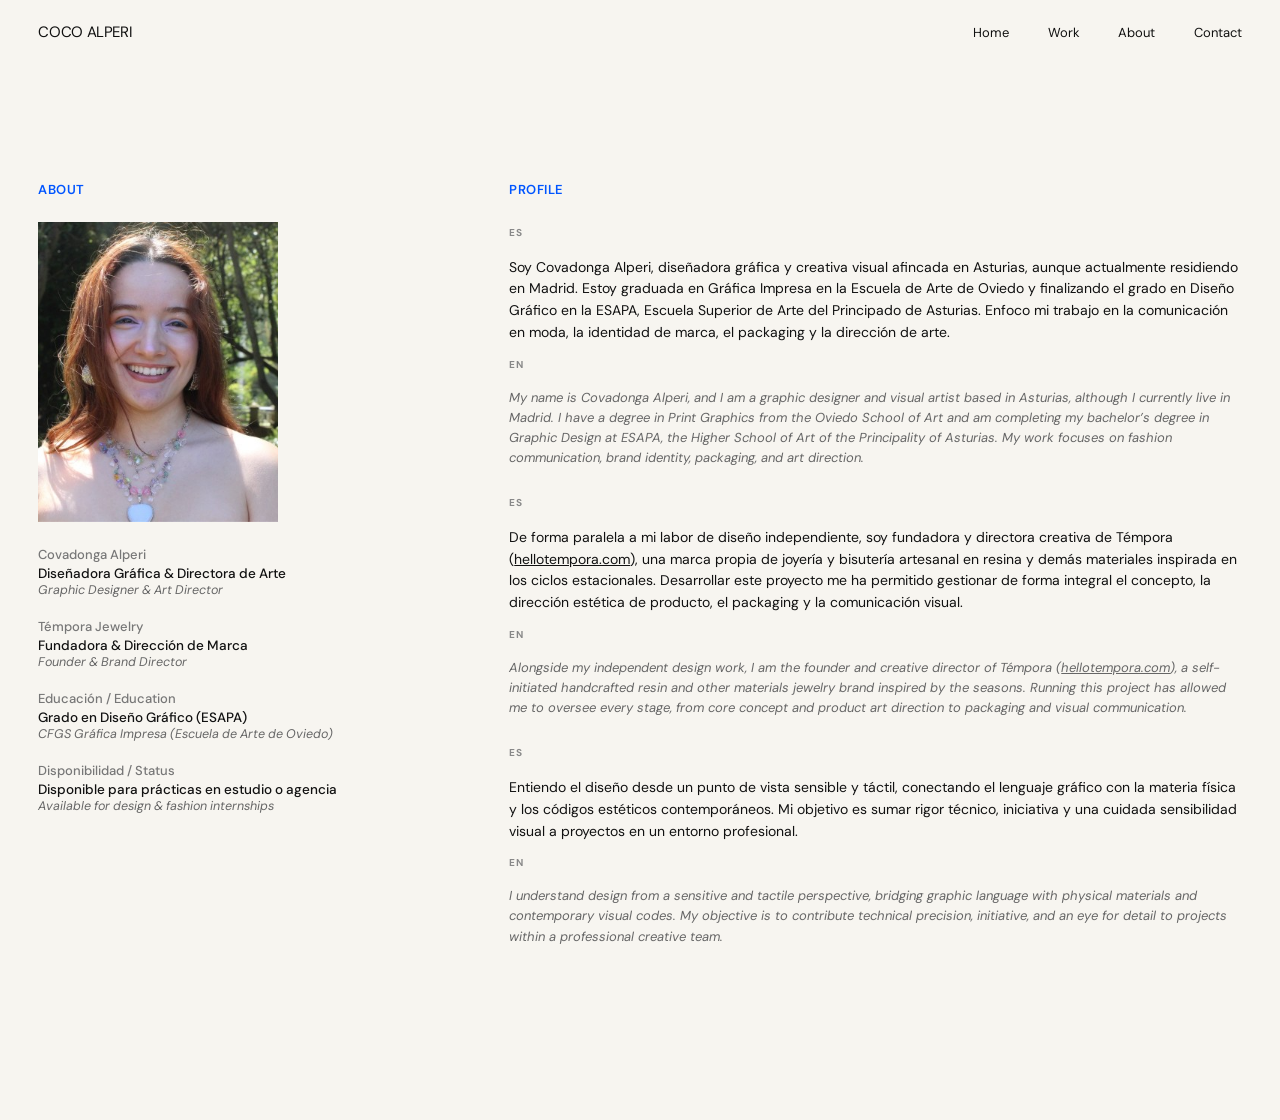
==== about.html @ 79e13f3b "Update about.html" ====
<!DOCTYPE html>
<html lang="es">
<head>
  <meta charset="UTF-8">
  <meta name="viewport" content="width=device-width, initial-scale=1.0">
  <title>COCO ALPERI — About</title>
  <link rel="preconnect" href="https://fonts.googleapis.com">
  <link rel="preconnect" href="https://fonts.gstatic.com" crossorigin>
  <link href="https://fonts.googleapis.com/css2?family=DM+Sans:wght@400;500;600;700&display=swap" rel="stylesheet">
  
  <link rel="stylesheet" href="style.css">

  <style>
    body {
      padding: 0;
      margin: 0;
    }

    .about-page {
      padding: 170px var(--pad) 80px;
      width: 100%;
    }

    .section-title {
      color: #0055ff;
      font-size: 13px;
      font-weight: 600;
      margin-bottom: 24px;
      text-transform: uppercase;
      letter-spacing: 0.04em;
    }

    .lang-badge {
      display: inline-block;
      font-size: 10px;
      font-weight: 700;
      color: #888888;
      letter-spacing: 0.05em;
      margin-bottom: 4px;
      text-transform: uppercase;
    }

    /* Cuadrícula de 2 columnas: 
       Columna 1 (About / Foto y datos): 1fr (ancho contenido)
       Columna 2 (Profile / Textos): 1.8fr (ancho amplio de lectura)
    */
    .top-grid {
      display: grid;
      grid-template-columns: 1fr 1.8fr;
      gap: clamp(28px, 5vw, 64px);
      margin-bottom: 80px;
    }

    /* Forzamos el orden visual con order */
    .col-about {
      order: 1; /* Siempre primera columna (izquierda) */
    }

    .col-profile {
      order: 2; /* Siempre segunda columna (derecha) */
    }

    .about-block {
      margin-bottom: 24px;
    }
    .about-block:last-child {
      margin-bottom: 0;
    }

    .lang-es {
      color: #111111;
      font-weight: 400;
      font-size: 14px;
      line-height: 1.55;
      margin-bottom: 10px;
    }

    .lang-en {
      color: #666666;
      font-weight: 400;
      font-size: 13px;
      line-height: 1.55;
      font-style: italic;
    }

    /* Foto de presentación */
    .profile-photo {
      width: 100%;
      max-width: 240px;
      aspect-ratio: 4 / 5;
      overflow: hidden;
      margin-bottom: 24px;
      background-color: var(--line, #e5e5e5);
    }

    .profile-photo img {
      width: 100%;
      height: 100%;
      object-fit: cover;
      display: block;
      transition: opacity 0.25s ease;
    }

    .profile-photo img:hover {
      opacity: 0.9;
    }

    .member-group {
      margin-bottom: 20px;
    }
    .member-group:last-child {
      margin-bottom: 0;
    }
    .member-name {
      font-weight: 500;
      color: #777777;
      font-size: 13px;
      display: block;
      margin-bottom: 2px;
    }
    .member-role {
      font-weight: 500;
      color: #111111;
      font-size: 13.5px;
      display: block;
    }
    .member-role-en {
      font-weight: 400;
      color: #666666;
      font-size: 12.5px;
      font-style: italic;
      display: block;
    }

    @media (max-width: 650px) {
      .about-page {
        padding-top: 85px;
        padding-bottom: 48px;
      }
      .section-title {
        margin-bottom: 16px;
      }
      .profile-photo {
        max-width: 190px;
        margin-bottom: 20px;
      }
      .top-grid {
        grid-template-columns: 1fr;
        gap: 36px;
        margin-bottom: 48px;
      }
    }
  </style>
</head>
<body>

  <!-- Header -->
  <header class="site-header">
    <a class="logo" href="index.html#home" aria-label="COCO ALPERI home">
      COCO ALPERI
    </a>

    <nav class="main-nav" aria-label="Main navigation">
      <a href="index.html#home">Home</a>
      <a href="index.html#work">Work</a>
      <a href="about.html" class="active">About</a>
      <a href="contact.html">Contact</a>
    </nav>
  </header>

  <div class="about-page">
    
    <main class="top-grid">

      <!-- 1. Columna Izquierda: ABOUT (Foto + Datos + Disponibilidad) -->
      <section class="col-about">
        <h2 class="section-title">About</h2>

        <div class="profile-photo">
          <img src="assets/fotoAbout.jpg" alt="Covadonga Alperi">
        </div>

        <div class="member-group">
          <span class="member-name">Covadonga Alperi</span>
          <span class="member-role">Diseñadora Gráfica & Directora de Arte</span>
          <span class="member-role-en">Graphic Designer & Art Director</span>
        </div>

        <div class="member-group">
          <span class="member-name">Témpora Jewelry</span>
          <span class="member-role">Fundadora & Dirección de Marca</span>
          <span class="member-role-en">Founder & Brand Director</span>
        </div>

        <div class="member-group">
          <span class="member-name">Educación / Education</span>
          <span class="member-role">Grado en Diseño Gráfico (ESAPA)</span>
          <span class="member-role-en">CFGS Gráfica Impresa (Escuela de Arte de Oviedo)</span>
        </div>

        <div class="member-group">
          <span class="member-name">Disponibilidad / Status</span>
          <span class="member-role">Disponible para prácticas en estudio o agencia</span>
          <span class="member-role-en">Available for design & fashion internships</span>
        </div>
      </section>

      <!-- 2. Columna Derecha: PROFILE (Textos explicativos) -->
      <section class="col-profile">
        <h2 class="section-title">Profile</h2>

        <div class="about-block">
          <span class="lang-badge">ES</span>
          <p class="lang-es">
            Soy Covadonga Alperi, diseñadora gráfica y creativa visual afincada en Asturias, aunque actualmente residiendo en Madrid. Estoy graduada en Gráfica Impresa en la Escuela de Arte de Oviedo y finalizando el grado en Diseño Gráfico en la ESAPA, Escuela Superior de Arte del Principado de Asturias. Enfoco mi trabajo en la comunicación en moda, la identidad de marca, el packaging y la dirección de arte.
          </p>
          <span class="lang-badge">EN</span>
          <p class="lang-en">
            My name is Covadonga Alperi, and I am a graphic designer and visual artist based in Asturias, although I currently live in Madrid. I have a degree in Print Graphics from the Oviedo School of Art and am completing my bachelor’s degree in Graphic Design at ESAPA, the Higher School of Art of the Principality of Asturias. My work focuses on fashion communication, brand identity, packaging, and art direction.
          </p>
        </div>

        <div class="about-block">
          <span class="lang-badge">ES</span>
          <p class="lang-es">
            De forma paralela a mi labor de diseño independiente, soy fundadora y directora creativa de Témpora (<a href="https://www.hellotempora.com" target="_blank" rel="noopener" style="text-decoration: underline;">hellotempora.com</a>), una marca propia de joyería y bisutería artesanal en resina y demás materiales inspirada en los ciclos estacionales. Desarrollar este proyecto me ha permitido gestionar de forma integral el concepto, la dirección estética de producto, el packaging y la comunicación visual.
          </p>
          <span class="lang-badge">EN</span>
          <p class="lang-en">
            Alongside my independent design work, I am the founder and creative director of Témpora (<a href="https://www.hellotempora.com" target="_blank" rel="noopener" style="text-decoration: underline;">hellotempora.com</a>), a self-initiated handcrafted resin and other materials jewelry brand inspired by the seasons. Running this project has allowed me to oversee every stage, from core concept and product art direction to packaging and visual communication.
          </p>
        </div>

        <div class="about-block">
          <span class="lang-badge">ES</span>
          <p class="lang-es">
            Entiendo el diseño desde un punto de vista sensible y táctil, conectando el lenguaje gráfico con la materia física y los códigos estéticos contemporáneos. Mi objetivo es sumar rigor técnico, iniciativa y una cuidada sensibilidad visual a proyectos en un entorno profesional.
          </p>
          <span class="lang-badge">EN</span>
          <p class="lang-en">
            I understand design from a sensitive and tactile perspective, bridging graphic language with physical materials and contemporary visual codes. My objective is to contribute technical precision, initiative, and an eye for detail to projects within a professional creative team.
          </p>
        </div>
      </section>

    </main>

  </div>

</body>
</html>
---- style.css ----
:root {
  --bg: #f7f5f0;
  --text: #111;
  --muted: #777;
  --line: #d7d4ce;
  --pad: clamp(18px, 3vw, 48px);
}

* {
  box-sizing: border-box;
}

html {
  scroll-behavior: smooth;
}

body {
  margin: 0;
  background: var(--bg);
  color: var(--text);
  font-family: "DM Sans", Arial, sans-serif;
  font-size: 14px;
  font-weight: 400;
}

a {
  color: inherit;
  text-decoration: none;
}

button {
  font: inherit;
}

/* =========================================================
   INTRO
   ========================================================= */

.intro {
  position: fixed;
  inset: 0;
  z-index: 100;
  display: grid;
  place-items: center;
  background: var(--bg);
  animation: introOut 1.1s ease 1.5s forwards;
}

.intro-logo {
  font-size: clamp(28px, 5vw, 72px);
  letter-spacing: -.04em;
  animation: logoIn 1.2s ease forwards;
}

@keyframes logoIn {
  from {
    opacity: 0;
    transform: translateY(10px);
  }

  to {
    opacity: 1;
    transform: translateY(0);
  }
}

@keyframes introOut {
  0% {
    opacity: 1;
    visibility: visible;
  }

  75% {
    opacity: 1;
  }

  100% {
    opacity: 0;
    visibility: hidden;
    pointer-events: none;
  }
}

/* =========================================================
   HEADER
   ========================================================= */

.site-header {
  position: fixed;
  z-index: 50;
  top: 0;
  left: 0;
  width: 100%;
  display: flex;
  justify-content: space-between;
  align-items: center;
  padding: 22px var(--pad);
  mix-blend-mode: multiply;
}

.logo {
  font-size: 15px;
  letter-spacing: -.025em;
  white-space: nowrap;
}

.main-nav {
  display: flex;
  gap: clamp(18px, 3vw, 42px);
}

.main-nav a,
.filter {
  position: relative;
  border: 0;
  background: none;
  padding: 0;
  cursor: pointer;
  font-size: 13px;
}

.main-nav a::after,
.filter::after {
  content: "";
  position: absolute;
  left: 0;
  right: 100%;
  bottom: -4px;
  height: 1px;
  background: currentColor;
  transition: right .25s ease;
}

.main-nav a:hover::after,
.filter:hover::after,
.filter.active::after {
  right: 0;
}

/* =========================================================
   PAGES
   ========================================================= */

.page {
  min-height: 100vh;
  padding: 100px var(--pad) 60px;
}

/* =========================================================
   HOME / VIDEO
   ========================================================= */

.video-portada {
  width: 100%;
  max-width: 100%;
  height: auto;
  display: block;
  box-sizing: border-box;
  margin-bottom: 2rem;
}

.page-home {
  min-height: 100svh;
  min-height: 100dvh;
  padding: 0;
  display: flex;
  align-items: center;
  justify-content: center;
}

.hero-video {
  position: relative;
  width: 100%;
  height: 100svh;
  height: 100dvh;
  overflow: hidden;
}

.video-portada {
  width: 100%;
  height: 100%;
  display: block;
  object-fit: cover;
  object-position: center center;
}

/* =========================================================
   MOBILE VIDEO
   ========================================================= */

@media (max-width: 650px) {
  .page-home {
    width: 100%;
    min-height: 0;
    height: auto;
    padding: 0;
    display: block;
  }

  .hero-video {
    width: 100%;
    height: auto;
    min-height: 0;
    overflow: hidden;
  }

  .video-portada {
    position: relative;
    width: 100%;
    height: auto;
    min-height: 0;
    display: block;
    object-fit: contain;
    object-position: center center;
  }
}

/* =========================================================
   MOBILE VERTICAL
   ========================================================= */

@media (max-width: 650px) and (orientation: portrait) {
  .hero-video {
    width: 100vw;
    height: auto;
  }

  .video-portada {
    width: 100%;
    height: auto;
  }
}

/* =========================================================
   MOBILE HORIZONTAL
   ========================================================= */

@media (max-width: 900px) and (orientation: landscape) {
  .hero-video {
    width: 100vw;
    height: auto;
  }

  .video-portada {
    width: 100%;
    height: auto;
  }
}

/* =========================================================
   WORK
   ========================================================= */

.page-work {
  padding-top: 125px;
}

.section-heading {
  display: flex;
  justify-content: space-between;
  align-items: baseline;
  gap: 30px;
  border-bottom: 1px solid var(--line);
  padding-bottom: 18px;
  margin-bottom: 0;
}

h1 {
  margin: 0;
  font-size: clamp(28px, 5vw, 60px);
  font-weight: 400;
  letter-spacing: -.05em;
}

.filters {
  display: flex;
  flex-wrap: wrap;
  gap: 18px;
}

/* =========================================================
   PROJECTS (Ajuste uniforme de proporción y llenado)
   ========================================================= */

.project {
  border-bottom: 1px solid var(--line);
  padding: 24px 0 28px;
  scroll-margin-top: 100px;
}

.project-image {
  display: block;
  background: #e4e1da;
  color: #8b8881;
  max-width: 820px;
  margin: 0 auto;
  overflow: hidden;
  aspect-ratio: 16 / 10;
}

.project-image img {
  width: 100%;
  height: 100% !important;
  object-fit: cover;
  object-position: center center;
  display: block;
}

.project-image:hover {
  opacity: .8;
}

.project-info {
  display: grid;
  grid-template-columns: 1fr auto auto;
  gap: 25px;
  align-items: baseline;
  padding-top: 14px;
  max-width: 820px;
  margin: 0 auto;
}

.project-info h2 {
  margin: 0;
  font-size: 16px;
  font-weight: 400;
}

.project-info span {
  color: var(--muted);
  font-size: 12px;
}

.project.hidden {
  display: none;
}

/* =========================================================
   EMPTY PAGES
   ========================================================= */

.empty-page {
  min-height: 100vh;
}

/* =========================================================
   MOBILE — MAIN WEBSITE
   ========================================================= */

@media (max-width: 650px) {
  .site-header {
    align-items: flex-start;
    gap: 18px;
  }

  .main-nav {
    gap: 12px;
    flex-wrap: wrap;
    justify-content: flex-end;
  }

  .section-heading {
    display: block;
  }

  .filters {
    margin-top: 22px;
    gap: 12px 18px;
  }

  .project-info {
    grid-template-columns: 1fr auto;
  }

  .project-info span:last-child {
    grid-column: 1 / -1;
  }
}

/* =========================================================
   PROJECT PAGE
   ========================================================= */

.project-page {
  width: 100%;
  max-width: 100%;
  padding: 120px var(--pad) 60px;
  overflow-x: hidden;
}

.project-hero {
  width: 100%;
}

.project-hero-image {
  width: 100%;
  overflow: hidden;
  background: #e4e1da;
}

.project-hero-image img {
  width: 100%;
  height: auto;
  display: block;
}

.project-header {
  display: grid;
  grid-template-columns: 1fr auto;
  gap: 40px;
  align-items: baseline;
  padding: 18px 0 40px;
  border-bottom: 1px solid var(--line);
}

.project-header h1 {
  margin: 0;
  font-size: clamp(32px, 6vw, 72px);
  font-weight: 400;
  letter-spacing: -.05em;
}

.project-meta {
  display: flex;
  gap: 30px;
  color: var(--muted);
  font-size: 12px;
  white-space: nowrap;
}

.project-content {
  width: 100%;
  padding-top: 60px;
}

.project-text {
  width: 100%;
  max-width: 600px;
  margin-bottom: 80px;
}

.project-text p {
  margin: 0;
  font-size: 16px;
  line-height: 1.5;
}

.project-image-large {
  width: 100%;
  margin-bottom: 24px;
  overflow: hidden;
}

.project-image-large img {
  width: 100%;
  height: auto;
  display: block;
}

.project-navigation {
  display: flex;
  justify-content: space-between;
  align-items: center;
  gap: 30px;
  padding-top: 50px;
  margin-top: 60px;
  border-top: 1px solid var(--line);
}

.project-navigation a {
  font-size: 13px;
}

.project-navigation a:hover {
  text-decoration: underline;
}

/* =========================================================
   PROJECT PAGE — TABLET
   ========================================================= */

@media (max-width: 900px) {
  .project-page {
    padding-top: 110px;
  }

  .project-header {
    gap: 25px;
  }

  .project-content {
    padding-top: 50px;
  }
}

/* =========================================================
   PROJECT PAGE — MOBILE
   ========================================================= */

@media (max-width: 650px) {
  .project-page {
    width: 100%;
    padding: 95px var(--pad) 40px;
    overflow-x: hidden;
  }

  .project-hero {
    width: 100%;
  }

  .project-hero-image {
    width: 100%;
  }

  .project-hero-image img {
    width: 100%;
    height: auto;
  }

  .project-header {
    display: block;
    padding: 16px 0 28px;
  }

  .project-header h1 {
    font-size: clamp(32px, 11vw, 52px);
    margin-bottom: 18px;
  }

  .project-meta {
    display: flex;
    flex-wrap: wrap;
    gap: 8px 20px;
    font-size: 12px;
    white-space: normal;
  }

  .project-content {
    width: 100%;
    padding-top: 40px;
  }

  .project-text {
    width: 100%;
    max-width: none;
    margin-bottom: 45px;
  }

  .project-text p {
    font-size: 14px;
    line-height: 1.55;
  }

  .project-image-large {
    width: 100%;
    margin-bottom: 16px;
  }

  .project-image-large img {
    width: 100%;
    height: auto;
    display: block;
  }

  .project-navigation {
    width: 100%;
    display: flex;
    justify-content: space-between;
    align-items: flex-start;
    gap: 20px;
    padding-top: 30px;
    margin-top: 40px;
  }

  .project-navigation a {
    font-size: 12px;
  }
}

/* =========================================================
   PROJECT PAGE — SMALL PHONES
   ========================================================= */

@media (max-width: 400px) {
  .project-page {
    padding-left: 18px;
    padding-right: 18px;
  }

  .project-header h1 {
    font-size: 34px;
  }

  .project-meta {
    gap: 6px 16px;
  }

  .project-navigation {
    font-size: 12px;
  }

  .project-image-large {
    width: 100%;
    display: grid;
    grid-template-columns: 1fr 1fr;
    gap: 24px;
    margin-bottom: 24px;
    overflow: hidden;
  }

  .project-image-large img {
    width: 100%;
    height: auto;
    display: block;
    object-fit: contain;
  }
}

/* =========================================================
   TWO IMAGES — MOBILE
   ========================================================= */

@media (max-width: 650px) {
  .project-image-large {
    grid-template-columns: 1fr;
    gap: 16px;
  }

  .project-image-large img {
    width: 100%;
    height: auto;
  }
}
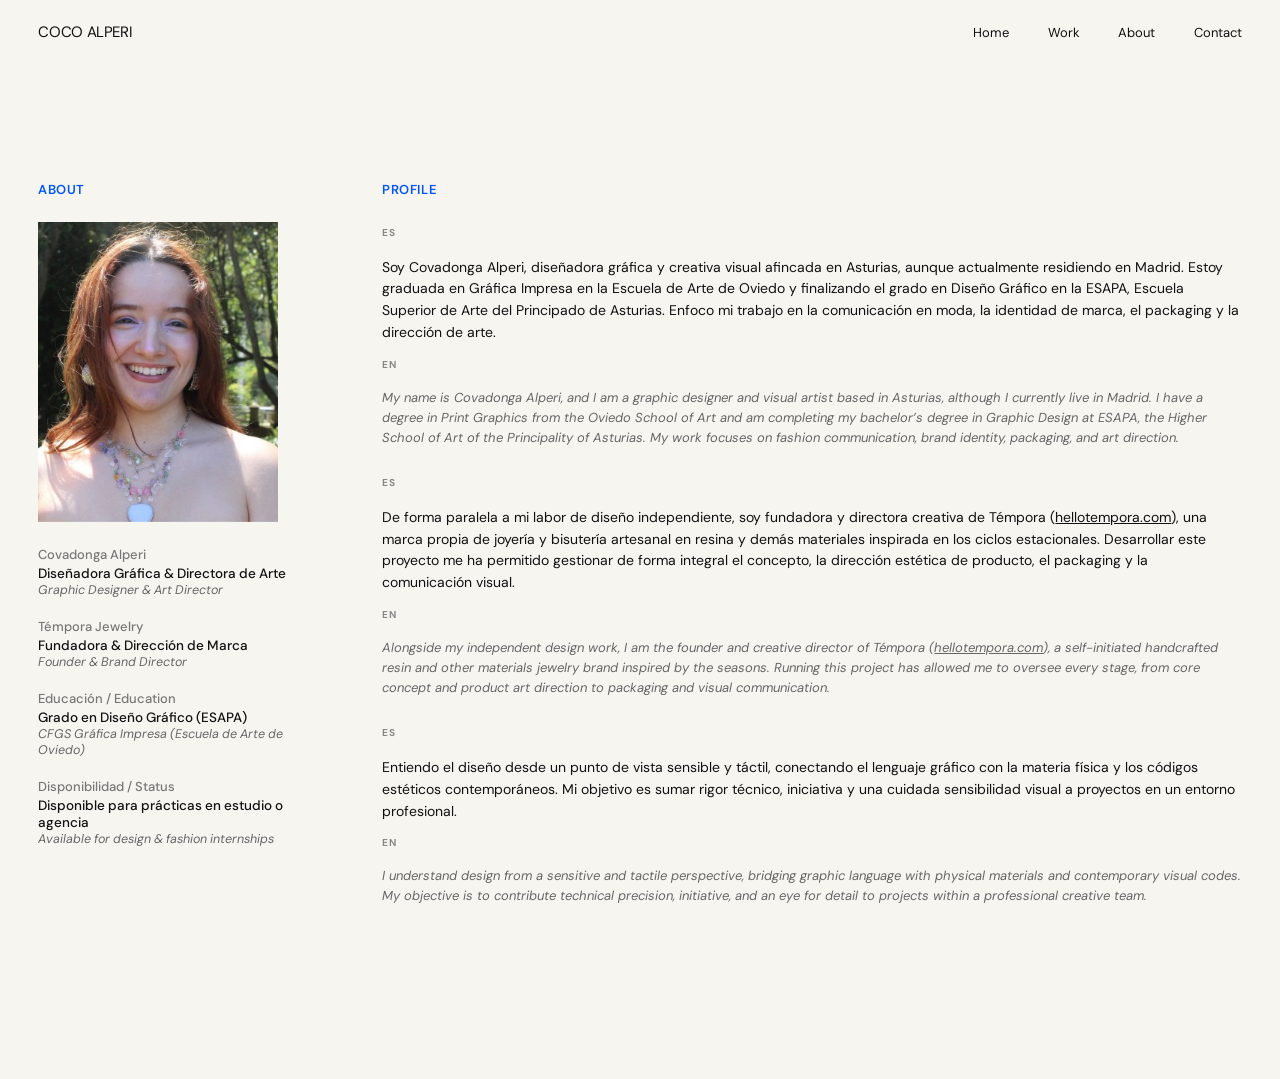
==== commit 0d6291ab: "Update about.html" ====
--- a/about.html
+++ b/about.html
@@ -40,24 +40,13 @@
       text-transform: uppercase;
     }
 
-    /* Cuadrícula de 2 columnas: 
-       Columna 1 (About / Foto y datos): 1fr (ancho contenido)
-       Columna 2 (Profile / Textos): 1.8fr (ancho amplio de lectura)
-    */
+    /* Cuadrícula fija: Columna izquierda (About) 280px, Columna derecha (Profile) el resto */
     .top-grid {
       display: grid;
-      grid-template-columns: 1fr 1.8fr;
-      gap: clamp(28px, 5vw, 64px);
+      grid-template-columns: 280px 1fr;
+      gap: clamp(32px, 5vw, 64px);
       margin-bottom: 80px;
-    }
-
-    /* Forzamos el orden visual con order */
-    .col-about {
-      order: 1; /* Siempre primera columna (izquierda) */
-    }
-
-    .col-profile {
-      order: 2; /* Siempre segunda columna (derecha) */
+      align-items: start;
     }
 
     .about-block {
@@ -132,7 +121,8 @@
       display: block;
     }
 
-    @media (max-width: 650px) {
+    /* En móvil se apilan: primero About (foto), luego Profile */
+    @media (max-width: 768px) {
       .about-page {
         padding-top: 85px;
         padding-bottom: 48px;
@@ -172,8 +162,10 @@
     
     <main class="top-grid">
 
-      <!-- 1. Columna Izquierda: ABOUT (Foto + Datos + Disponibilidad) -->
-      <section class="col-about">
+      <!-- ======================================================== -->
+      <!-- 1. COLUMNA IZQUIERDA: ABOUT (Foto y datos personales)    -->
+      <!-- ======================================================== -->
+      <section class="about-left-col">
         <h2 class="section-title">About</h2>
 
         <div class="profile-photo">
@@ -205,8 +197,10 @@
         </div>
       </section>
 
-      <!-- 2. Columna Derecha: PROFILE (Textos explicativos) -->
-      <section class="col-profile">
+      <!-- ======================================================== -->
+      <!-- 2. COLUMNA DERECHA: PROFILE (Textos explicativos)        -->
+      <!-- ======================================================== -->
+      <section class="profile-right-col">
         <h2 class="section-title">Profile</h2>
 
         <div class="about-block">
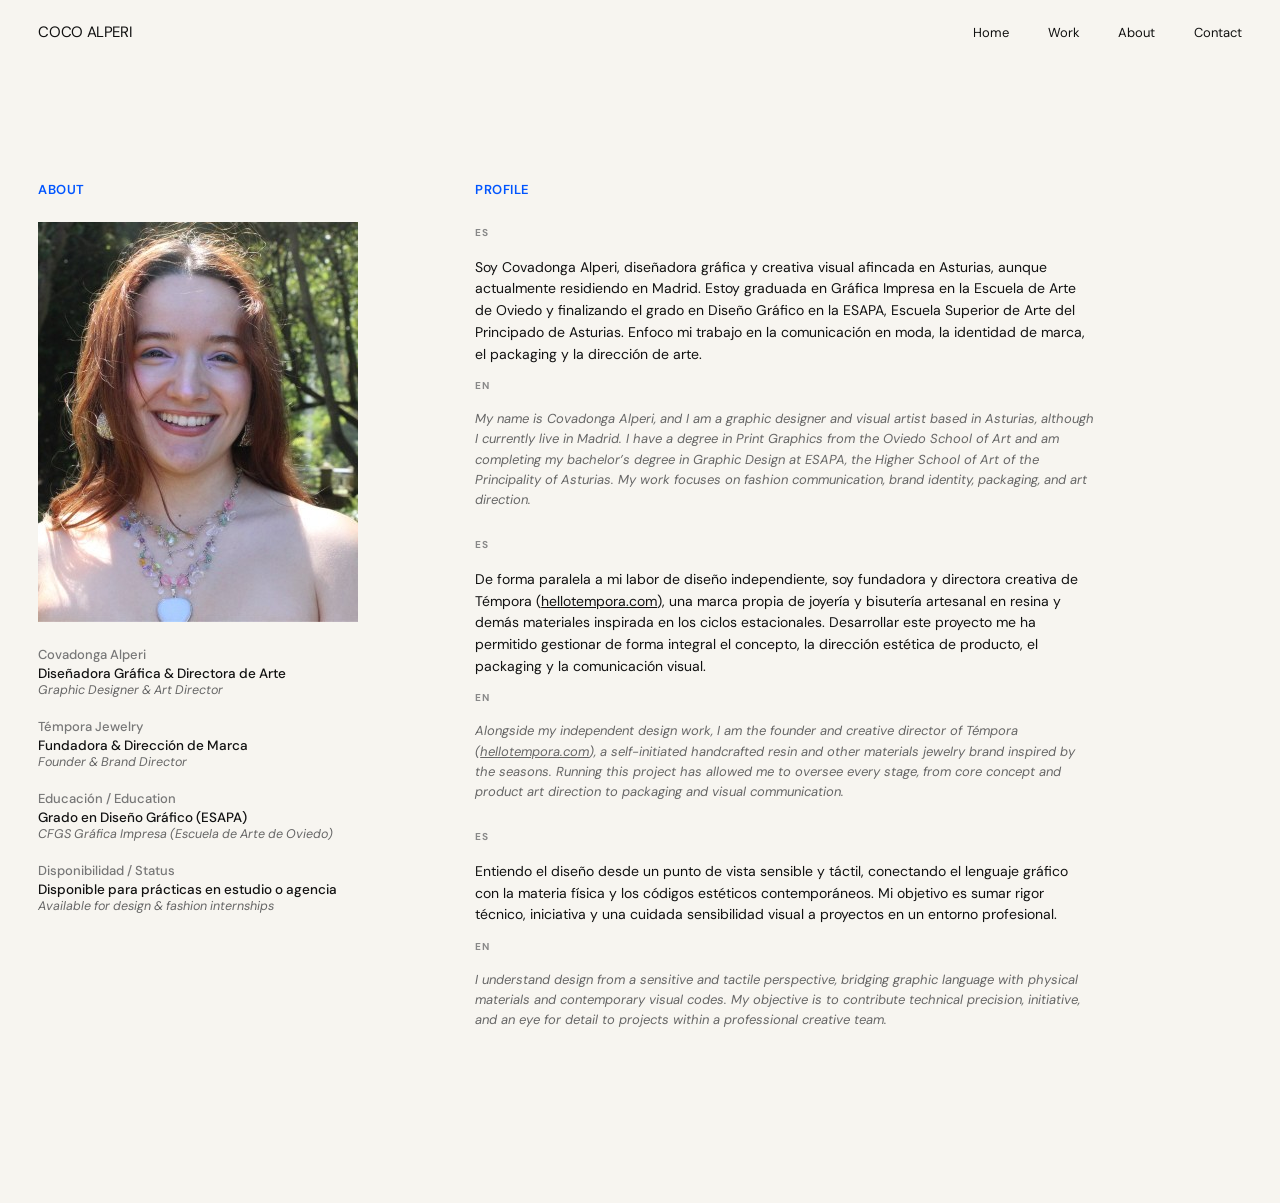
==== commit 968dc5de: "Update about.html" ====
--- a/about.html
+++ b/about.html
@@ -40,13 +40,18 @@
       text-transform: uppercase;
     }
 
-    /* Cuadrícula fija: Columna izquierda (About) 280px, Columna derecha (Profile) el resto */
+    /* Cuadrícula en PC: 360px a la izquierda y el resto a la derecha */
     .top-grid {
       display: grid;
-      grid-template-columns: 280px 1fr;
-      gap: clamp(32px, 5vw, 64px);
+      grid-template-columns: 360px 1fr;
+      gap: clamp(40px, 6vw, 90px);
       margin-bottom: 80px;
       align-items: start;
+    }
+
+    /* Control de ancho para que el texto de Profile no quede excesivamente estirado */
+    .profile-right-col {
+      max-width: 620px;
     }
 
     .about-block {
@@ -72,10 +77,10 @@
       font-style: italic;
     }
 
-    /* Foto de presentación */
+    /* Foto de presentación más proporcionada */
     .profile-photo {
       width: 100%;
-      max-width: 240px;
+      max-width: 320px;
       aspect-ratio: 4 / 5;
       overflow: hidden;
       margin-bottom: 24px;
@@ -121,7 +126,7 @@
       display: block;
     }
 
-    /* En móvil se apilan: primero About (foto), luego Profile */
+    /* Móvil: permanece intacto en 1 sola columna */
     @media (max-width: 768px) {
       .about-page {
         padding-top: 85px;
@@ -138,6 +143,9 @@
         grid-template-columns: 1fr;
         gap: 36px;
         margin-bottom: 48px;
+      }
+      .profile-right-col {
+        max-width: 100%;
       }
     }
   </style>
@@ -243,3 +251,7 @@
 
 </body>
 </html>
+  </div>
+
+</body>
+</html>
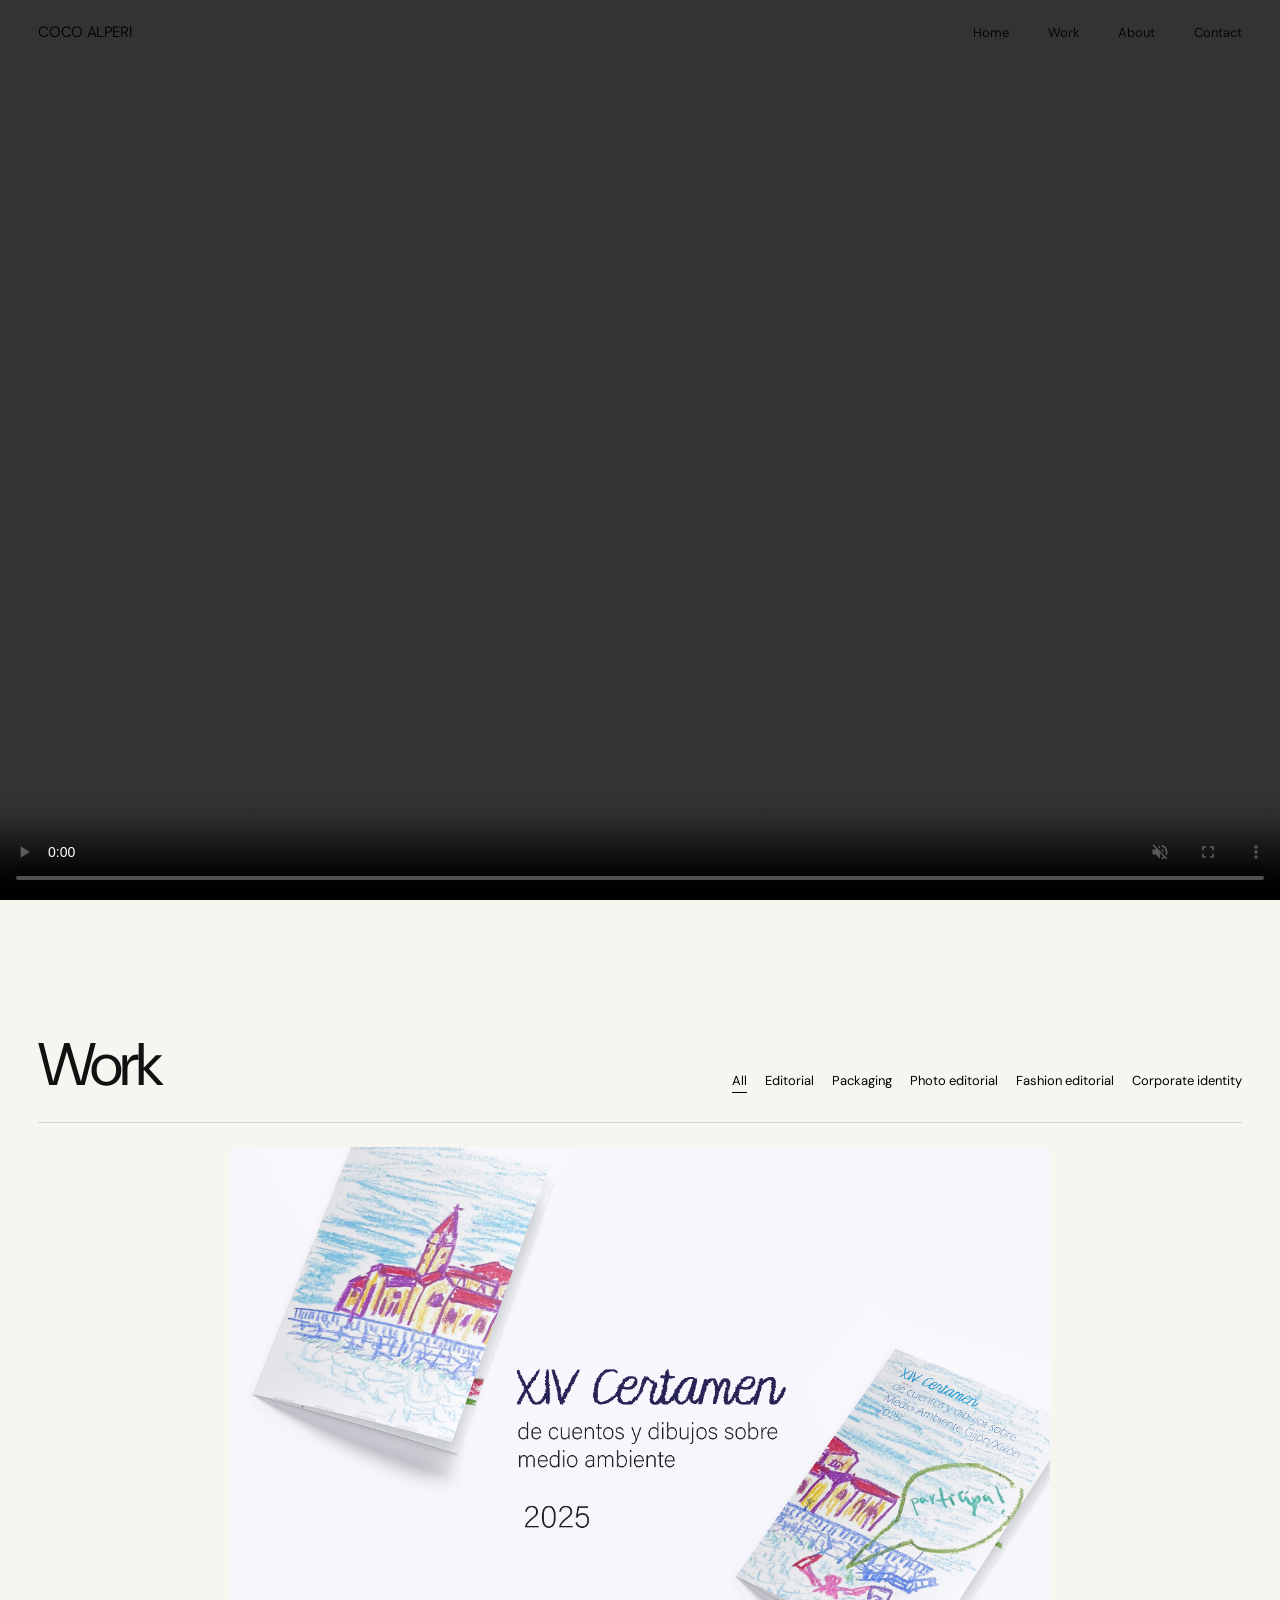
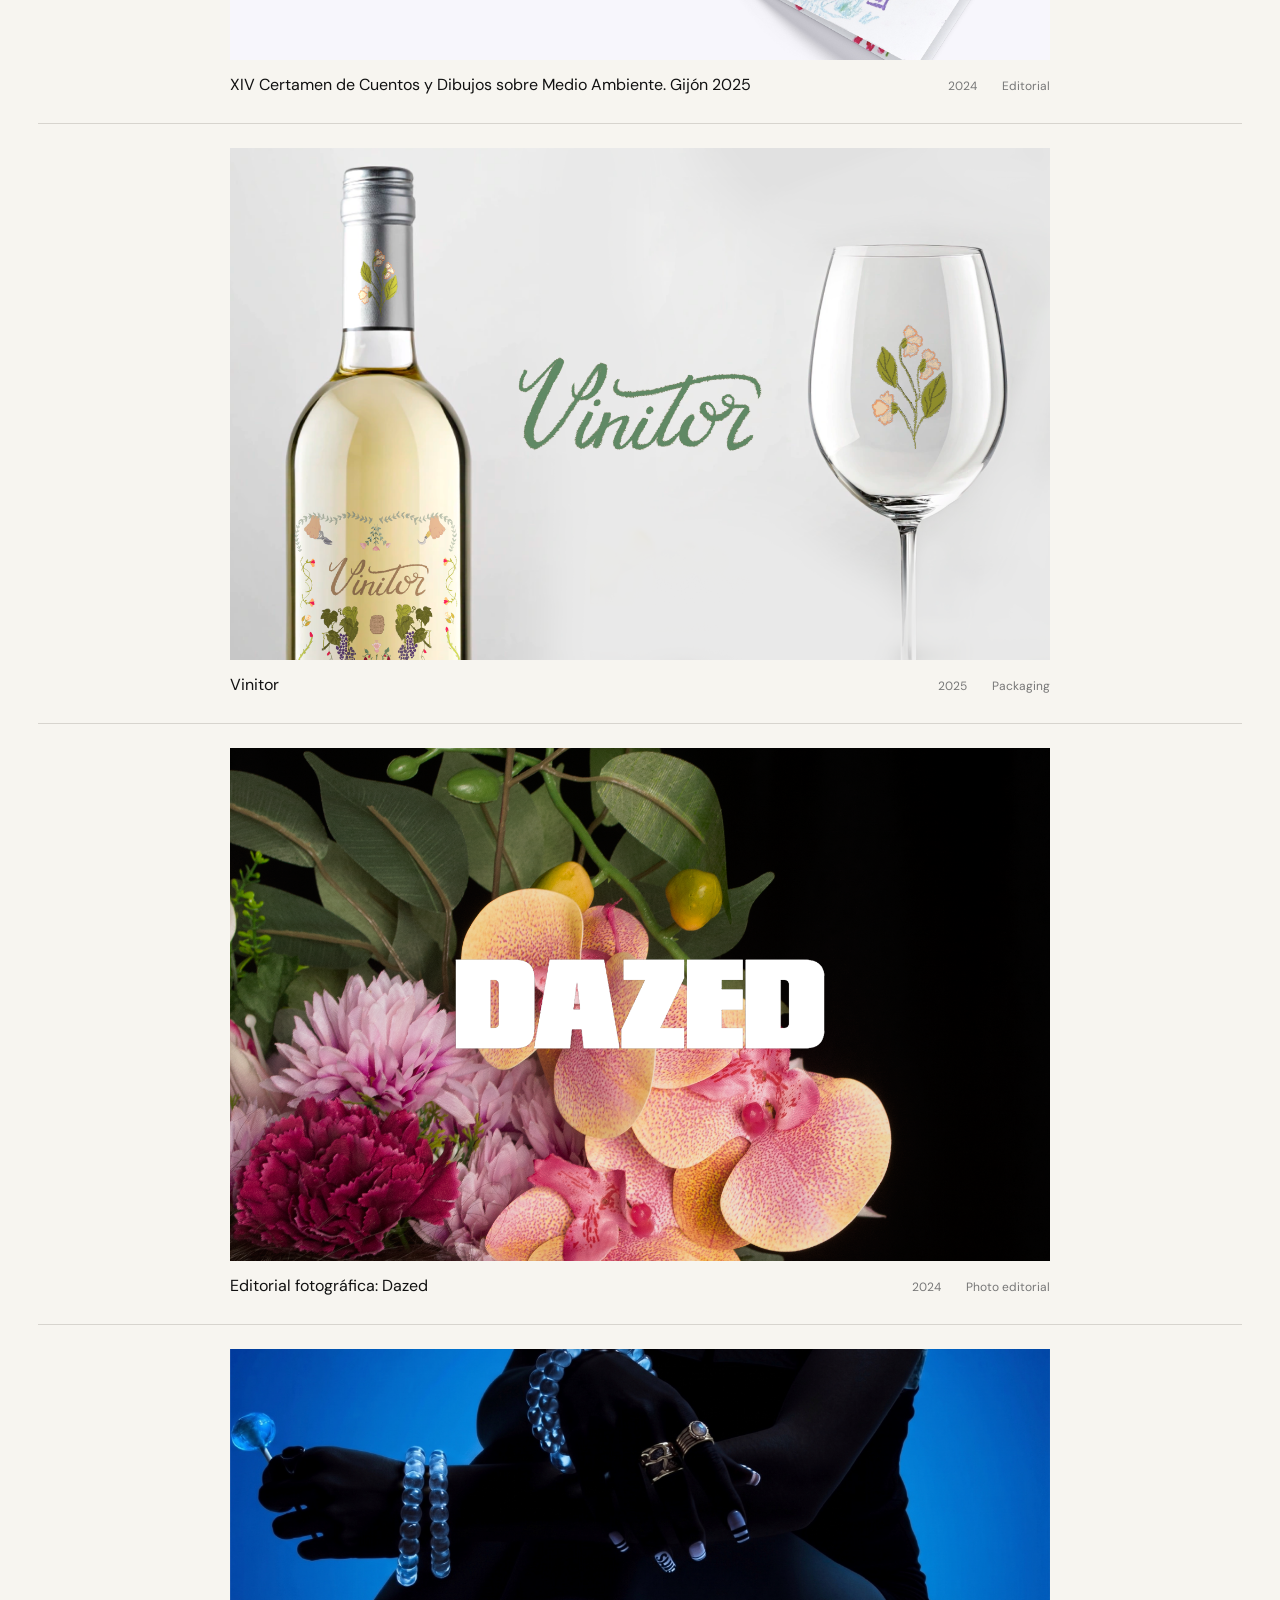
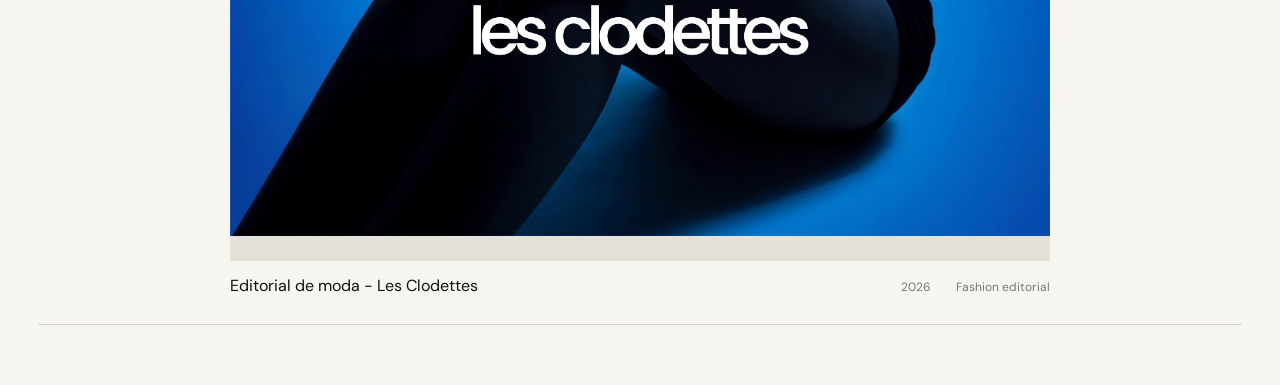
==== commit ca889162: "Update about.html" ====
--- a/about.html
+++ b/about.html
@@ -1,257 +1,151 @@
-<!DOCTYPE html>
-<html lang="es">
+<!doctype html>
+<html lang="en">
 <head>
-  <meta charset="UTF-8">
-  <meta name="viewport" content="width=device-width, initial-scale=1.0">
-  <title>COCO ALPERI — About</title>
+  <meta charset="utf-8">
+  <meta name="viewport" content="width=device-width, initial-scale=1">
+  <meta name="description" content="COCO ALPERI — Portfolio">
+  <title>COCO ALPERI — Portfolio</title>
+
+  <!-- Favicons -->
+  <link rel="icon" type="image/x-icon" href="favicon.ico">
+  <link rel="icon" type="image/png" sizes="32x32" href="favicon-32x32.png">
+  <link rel="icon" type="image/png" sizes="16x16" href="favicon-16x16.png">
+  <link rel="apple-touch-icon" sizes="180x180" href="apple-touch-icon.png">
+  <link rel="manifest" href="site.webmanifest">
+
   <link rel="preconnect" href="https://fonts.googleapis.com">
   <link rel="preconnect" href="https://fonts.gstatic.com" crossorigin>
-  <link href="https://fonts.googleapis.com/css2?family=DM+Sans:wght@400;500;600;700&display=swap" rel="stylesheet">
-  
+
+  <link href="https://fonts.googleapis.com/css2?family=DM+Sans:wght@400;500&family=Playfair+Display:wght@400;500&display=swap" rel="stylesheet">
+
   <link rel="stylesheet" href="style.css">
+</head>
 
-  <style>
-    body {
-      padding: 0;
-      margin: 0;
-    }
-
-    .about-page {
-      padding: 170px var(--pad) 80px;
-      width: 100%;
-    }
-
-    .section-title {
-      color: #0055ff;
-      font-size: 13px;
-      font-weight: 600;
-      margin-bottom: 24px;
-      text-transform: uppercase;
-      letter-spacing: 0.04em;
-    }
-
-    .lang-badge {
-      display: inline-block;
-      font-size: 10px;
-      font-weight: 700;
-      color: #888888;
-      letter-spacing: 0.05em;
-      margin-bottom: 4px;
-      text-transform: uppercase;
-    }
-
-    /* Cuadrícula en PC: 360px a la izquierda y el resto a la derecha */
-    .top-grid {
-      display: grid;
-      grid-template-columns: 360px 1fr;
-      gap: clamp(40px, 6vw, 90px);
-      margin-bottom: 80px;
-      align-items: start;
-    }
-
-    /* Control de ancho para que el texto de Profile no quede excesivamente estirado */
-    .profile-right-col {
-      max-width: 620px;
-    }
-
-    .about-block {
-      margin-bottom: 24px;
-    }
-    .about-block:last-child {
-      margin-bottom: 0;
-    }
-
-    .lang-es {
-      color: #111111;
-      font-weight: 400;
-      font-size: 14px;
-      line-height: 1.55;
-      margin-bottom: 10px;
-    }
-
-    .lang-en {
-      color: #666666;
-      font-weight: 400;
-      font-size: 13px;
-      line-height: 1.55;
-      font-style: italic;
-    }
-
-    /* Foto de presentación más proporcionada */
-    .profile-photo {
-      width: 100%;
-      max-width: 320px;
-      aspect-ratio: 4 / 5;
-      overflow: hidden;
-      margin-bottom: 24px;
-      background-color: var(--line, #e5e5e5);
-    }
-
-    .profile-photo img {
-      width: 100%;
-      height: 100%;
-      object-fit: cover;
-      display: block;
-      transition: opacity 0.25s ease;
-    }
-
-    .profile-photo img:hover {
-      opacity: 0.9;
-    }
-
-    .member-group {
-      margin-bottom: 20px;
-    }
-    .member-group:last-child {
-      margin-bottom: 0;
-    }
-    .member-name {
-      font-weight: 500;
-      color: #777777;
-      font-size: 13px;
-      display: block;
-      margin-bottom: 2px;
-    }
-    .member-role {
-      font-weight: 500;
-      color: #111111;
-      font-size: 13.5px;
-      display: block;
-    }
-    .member-role-en {
-      font-weight: 400;
-      color: #666666;
-      font-size: 12.5px;
-      font-style: italic;
-      display: block;
-    }
-
-    /* Móvil: permanece intacto en 1 sola columna */
-    @media (max-width: 768px) {
-      .about-page {
-        padding-top: 85px;
-        padding-bottom: 48px;
-      }
-      .section-title {
-        margin-bottom: 16px;
-      }
-      .profile-photo {
-        max-width: 190px;
-        margin-bottom: 20px;
-      }
-      .top-grid {
-        grid-template-columns: 1fr;
-        gap: 36px;
-        margin-bottom: 48px;
-      }
-      .profile-right-col {
-        max-width: 100%;
-      }
-    }
-  </style>
-</head>
 <body>
 
-  <!-- Header -->
+  <!-- Intro / logo animation -->
+  <div class="intro" id="intro" aria-label="COCO ALPERI">
+    <div class="intro-logo">COCO ALPERI</div>
+  </div>
+
   <header class="site-header">
-    <a class="logo" href="index.html#home" aria-label="COCO ALPERI home">
+    <a class="logo" href="#home" aria-label="COCO ALPERI home">
       COCO ALPERI
     </a>
 
     <nav class="main-nav" aria-label="Main navigation">
-      <a href="index.html#home">Home</a>
-      <a href="index.html#work">Work</a>
-      <a href="about.html" class="active">About</a>
+      <a href="#home">Home</a>
+      <a href="#work">Work</a>
+      <a href="about.html">About</a>
       <a href="contact.html">Contact</a>
     </nav>
   </header>
 
-  <div class="about-page">
-    
-    <main class="top-grid">
+  <main>
 
-      <!-- ======================================================== -->
-      <!-- 1. COLUMNA IZQUIERDA: ABOUT (Foto y datos personales)    -->
-      <!-- ======================================================== -->
-      <section class="about-left-col">
-        <h2 class="section-title">About</h2>
+    <!-- HOME -->
+    <section id="home" class="page page-home">
+      <div class="hero-video">
+        <video 
+          autoplay 
+          muted 
+          loop 
+          playsinline 
+          controls 
+          preload="auto" 
+          class="video-portada"
+        >
+          <source src="assets/Comp-1.mp4" type="video/mp4">
+        </video>
+      </div>
+    </section>
 
-        <div class="profile-photo">
-          <img src="assets/fotoAbout.jpg" alt="Covadonga Alperi">
+    <!-- WORK -->
+    <section id="work" class="page page-work">
+
+      <div class="section-heading">
+        <h1>Work</h1>
+
+        <!-- Filtros con data-filter normalizados -->
+        <div class="filters" aria-label="Filter projects">
+          <button class="filter active" data-filter="all">
+            All
+          </button>
+          <button class="filter" data-filter="Editorial">
+            Editorial
+          </button>
+          <button class="filter" data-filter="Packaging">
+            Packaging
+          </button>
+          <button class="filter" data-filter="Photo editorial">
+            Photo editorial
+          </button>
+          <button class="filter" data-filter="Fashion editorial">
+            Fashion editorial
+          </button>
+          <button class="filter" data-filter="Corporate Identity">
+            Corporate identity
+          </button>
         </div>
+      </div>
 
-        <div class="member-group">
-          <span class="member-name">Covadonga Alperi</span>
-          <span class="member-role">Diseñadora Gráfica & Directora de Arte</span>
-          <span class="member-role-en">Graphic Designer & Art Director</span>
-        </div>
+      <div class="project-list">
 
-        <div class="member-group">
-          <span class="member-name">Témpora Jewelry</span>
-          <span class="member-role">Fundadora & Dirección de Marca</span>
-          <span class="member-role-en">Founder & Brand Director</span>
-        </div>
+        <!-- Proyecto 1: Editorial -->
+        <article class="project" data-category="Editorial" id="project-editorial">
+          <a href="projects/project-one.html" class="project-image">
+            <img src="../assets/portadaCertamen.png" alt="Guardas libro">
+          </a>
+          <div class="project-info">
+            <h2>XIV Certamen de Cuentos y Dibujos sobre Medio Ambiente. Gijón 2025</h2>
+            <span>2024</span>
+            <span>Editorial</span>
+          </div>
+        </article>
 
-        <div class="member-group">
-          <span class="member-name">Educación / Education</span>
-          <span class="member-role">Grado en Diseño Gráfico (ESAPA)</span>
-          <span class="member-role-en">CFGS Gráfica Impresa (Escuela de Arte de Oviedo)</span>
-        </div>
+        <!-- Proyecto 2: Packaging -->
+        <article class="project" data-category="Packaging" id="project-packaging">
+          <a href="projects/project-two.html" class="project-image">
+            <img src="../assets/portada1.png" alt="Vinitor">
+          </a>
+          <div class="project-info">
+            <h2>Vinitor</h2>
+            <span>2025</span>
+            <span>Packaging</span>
+          </div>
+        </article>
 
-        <div class="member-group">
-          <span class="member-name">Disponibilidad / Status</span>
-          <span class="member-role">Disponible para prácticas en estudio o agencia</span>
-          <span class="member-role-en">Available for design & fashion internships</span>
-        </div>
-      </section>
+        <!-- Proyecto 3: Photo editorial -->
+        <article class="project" data-category="Photo editorial" id="project-photo-editorial">
+          <a href="projects/project-three.html" class="project-image">
+            <img src="../assets/portada3.png" alt="Portada Dazed">
+          </a>
+          <div class="project-info">
+            <h2>Editorial fotográfica: Dazed</h2>
+            <span>2024</span>
+            <span>Photo editorial</span>
+          </div>
+        </article>
 
-      <!-- ======================================================== -->
-      <!-- 2. COLUMNA DERECHA: PROFILE (Textos explicativos)        -->
-      <!-- ======================================================== -->
-      <section class="profile-right-col">
-        <h2 class="section-title">Profile</h2>
+        <!-- Proyecto 4: Fashion editorial -->
+        <article class="project" data-category="Fashion editorial" id="project-fashion-editorial">
+          <a href="projects/project-four.html" class="project-image">
+            <img src="../assets/fotoBannerClodettes.png" alt="Portada Clodettes">
+          </a>
+          <div class="project-info">
+            <h2>Editorial de moda - Les Clodettes</h2>
+            <span>2026</span>
+            <span>Fashion editorial</span>
+          </div>
+        </article>
 
-        <div class="about-block">
-          <span class="lang-badge">ES</span>
-          <p class="lang-es">
-            Soy Covadonga Alperi, diseñadora gráfica y creativa visual afincada en Asturias, aunque actualmente residiendo en Madrid. Estoy graduada en Gráfica Impresa en la Escuela de Arte de Oviedo y finalizando el grado en Diseño Gráfico en la ESAPA, Escuela Superior de Arte del Principado de Asturias. Enfoco mi trabajo en la comunicación en moda, la identidad de marca, el packaging y la dirección de arte.
-          </p>
-          <span class="lang-badge">EN</span>
-          <p class="lang-en">
-            My name is Covadonga Alperi, and I am a graphic designer and visual artist based in Asturias, although I currently live in Madrid. I have a degree in Print Graphics from the Oviedo School of Art and am completing my bachelor’s degree in Graphic Design at ESAPA, the Higher School of Art of the Principality of Asturias. My work focuses on fashion communication, brand identity, packaging, and art direction.
-          </p>
-        </div>
+      </div>
 
-        <div class="about-block">
-          <span class="lang-badge">ES</span>
-          <p class="lang-es">
-            De forma paralela a mi labor de diseño independiente, soy fundadora y directora creativa de Témpora (<a href="https://www.hellotempora.com" target="_blank" rel="noopener" style="text-decoration: underline;">hellotempora.com</a>), una marca propia de joyería y bisutería artesanal en resina y demás materiales inspirada en los ciclos estacionales. Desarrollar este proyecto me ha permitido gestionar de forma integral el concepto, la dirección estética de producto, el packaging y la comunicación visual.
-          </p>
-          <span class="lang-badge">EN</span>
-          <p class="lang-en">
-            Alongside my independent design work, I am the founder and creative director of Témpora (<a href="https://www.hellotempora.com" target="_blank" rel="noopener" style="text-decoration: underline;">hellotempora.com</a>), a self-initiated handcrafted resin and other materials jewelry brand inspired by the seasons. Running this project has allowed me to oversee every stage, from core concept and product art direction to packaging and visual communication.
-          </p>
-        </div>
+    </section>
 
-        <div class="about-block">
-          <span class="lang-badge">ES</span>
-          <p class="lang-es">
-            Entiendo el diseño desde un punto de vista sensible y táctil, conectando el lenguaje gráfico con la materia física y los códigos estéticos contemporáneos. Mi objetivo es sumar rigor técnico, iniciativa y una cuidada sensibilidad visual a proyectos en un entorno profesional.
-          </p>
-          <span class="lang-badge">EN</span>
-          <p class="lang-en">
-            I understand design from a sensitive and tactile perspective, bridging graphic language with physical materials and contemporary visual codes. My objective is to contribute technical precision, initiative, and an eye for detail to projects within a professional creative team.
-          </p>
-        </div>
-      </section>
+  </main>
 
-    </main>
-
-  </div>
+  <script src="script.js"></script>
 
 </body>
 </html>
-  </div>
-
-</body>
-</html>
--- a/style.css
+++ b/style.css
@@ -150,15 +150,6 @@
    HOME / VIDEO
    ========================================================= */
 
-.video-portada {
-  width: 100%;
-  max-width: 100%;
-  height: auto;
-  display: block;
-  box-sizing: border-box;
-  margin-bottom: 2rem;
-}
-
 .page-home {
   min-height: 100svh;
   min-height: 100dvh;
@@ -191,59 +182,25 @@
 @media (max-width: 650px) {
   .page-home {
     width: 100%;
-    min-height: 0;
-    height: auto;
+    min-height: 80svh;
     padding: 0;
+    display: flex;
+    align-items: center;
+    justify-content: center;
+  }
+
+  .hero-video {
+    width: 100%;
+    height: 80svh;
+    overflow: hidden;
+  }
+
+  .video-portada {
+    width: 100%;
+    height: 100%;
     display: block;
-  }
-
-  .hero-video {
-    width: 100%;
-    height: auto;
-    min-height: 0;
-    overflow: hidden;
-  }
-
-  .video-portada {
-    position: relative;
-    width: 100%;
-    height: auto;
-    min-height: 0;
-    display: block;
-    object-fit: contain;
+    object-fit: cover;
     object-position: center center;
-  }
-}
-
-/* =========================================================
-   MOBILE VERTICAL
-   ========================================================= */
-
-@media (max-width: 650px) and (orientation: portrait) {
-  .hero-video {
-    width: 100vw;
-    height: auto;
-  }
-
-  .video-portada {
-    width: 100%;
-    height: auto;
-  }
-}
-
-/* =========================================================
-   MOBILE HORIZONTAL
-   ========================================================= */
-
-@media (max-width: 900px) and (orientation: landscape) {
-  .hero-video {
-    width: 100vw;
-    height: auto;
-  }
-
-  .video-portada {
-    width: 100%;
-    height: auto;
   }
 }
 
@@ -631,3 +588,25 @@
     height: auto;
   }
 }
+
+/* =========================================================
+   DESKTOP IMAGES SIZE LIMIT
+   ========================================================= */
+
+@media (min-width: 768px) {
+  .project-hero-image,
+  .project-image-large,
+  .project-content .hero-video {
+    max-width: 850px;
+    margin-left: auto;
+    margin-right: auto;
+  }
+
+  .project-hero-image img,
+  .project-image-large img,
+  .project-content video {
+    width: 100%;
+    height: auto;
+    display: block;
+  }
+}
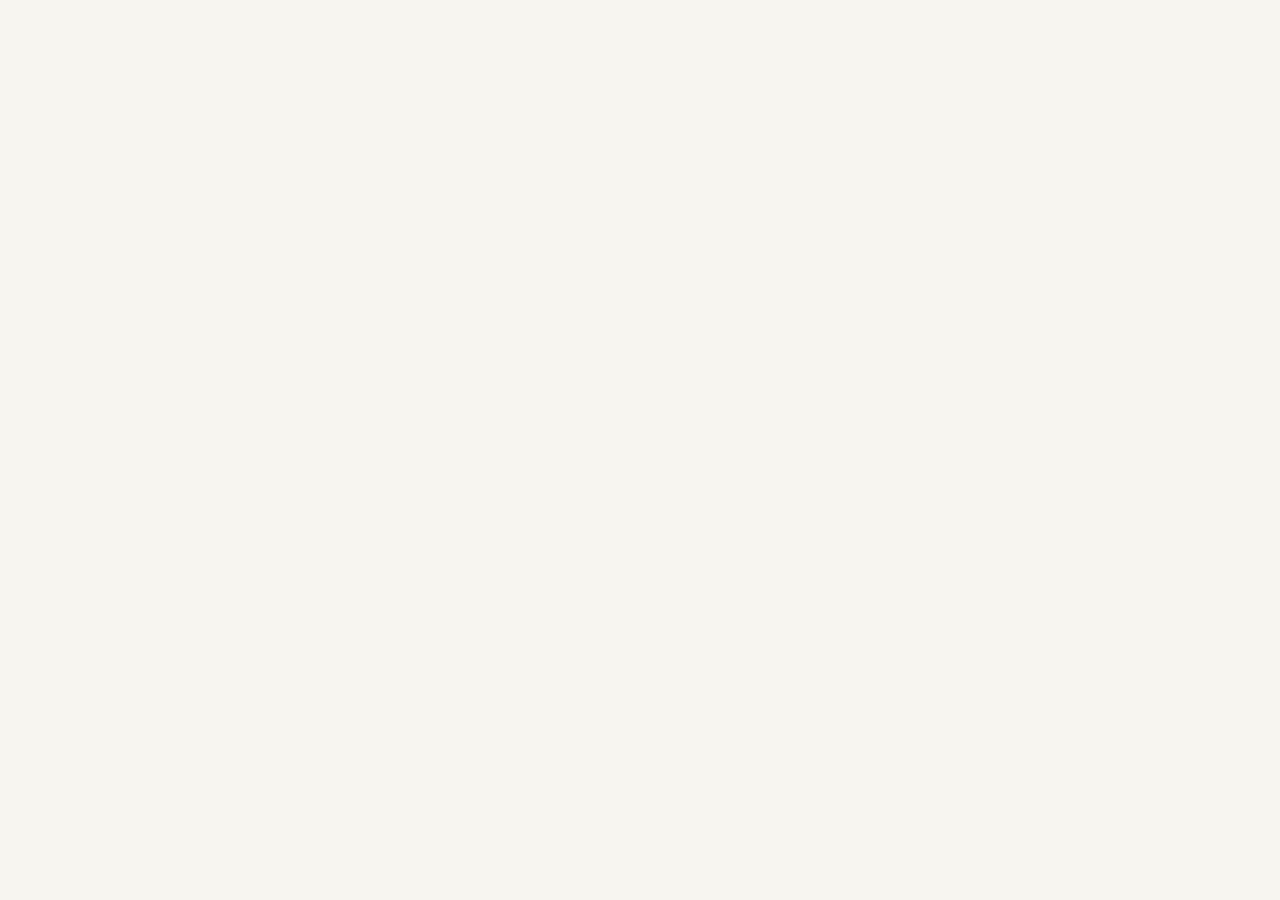
==== commit 70c821f6: "Update about.html" ====
--- a/about.html
+++ b/about.html
@@ -1,151 +1,98 @@
-<!doctype html>
-<html lang="en">
+<!DOCTYPE html>
+<html lang="es">
 <head>
-  <meta charset="utf-8">
-  <meta name="viewport" content="width=device-width, initial-scale=1">
-  <meta name="description" content="COCO ALPERI — Portfolio">
-  <title>COCO ALPERI — Portfolio</title>
-
-  <!-- Favicons -->
-  <link rel="icon" type="image/x-icon" href="favicon.ico">
-  <link rel="icon" type="image/png" sizes="32x32" href="favicon-32x32.png">
-  <link rel="icon" type="image/png" sizes="16x16" href="favicon-16x16.png">
-  <link rel="apple-touch-icon" sizes="180x180" href="apple-touch-icon.png">
-  <link rel="manifest" href="site.webmanifest">
-
+  <meta charset="UTF-8">
+  <meta name="viewport" content="width=device-width, initial-scale=1.0">
+  <title>COCO ALPERI — About</title>
   <link rel="preconnect" href="https://fonts.googleapis.com">
   <link rel="preconnect" href="https://fonts.gstatic.com" crossorigin>
+  <link href="https://fonts.googleapis.com/css2?family=DM+Sans:wght@400;500;600;700&display=swap" rel="stylesheet">
+  
+  <link rel="stylesheet" href="style.css">
 
-  <link href="https://fonts.googleapis.com/css2?family=DM+Sans:wght@400;500&family=Playfair+Display:wght@400;500&display=swap" rel="stylesheet">
+  <style>
+    body {
+      padding: 0;
+      margin: 0;
+    }
 
-  <link rel="stylesheet" href="style.css">
-</head>
+    .about-page {
+      padding: 170px var(--pad) 80px;
+      width: 100%;
+    }
 
-<body>
+    .section-title {
+      color: #0055ff;
+      font-size: 13px;
+      font-weight: 600;
+      margin-bottom: 24px;
+      text-transform: uppercase;
+      letter-spacing: 0.04em;
+    }
 
-  <!-- Intro / logo animation -->
-  <div class="intro" id="intro" aria-label="COCO ALPERI">
-    <div class="intro-logo">COCO ALPERI</div>
-  </div>
+    .lang-badge {
+      display: inline-block;
+      font-size: 10px;
+      font-weight: 700;
+      color: #888888;
+      letter-spacing: 0.05em;
+      margin-bottom: 4px;
+      text-transform: uppercase;
+    }
 
-  <header class="site-header">
-    <a class="logo" href="#home" aria-label="COCO ALPERI home">
-      COCO ALPERI
-    </a>
+    /* Cuadrícula en PC: 360px a la izquierda y el resto a la derecha */
+    .top-grid {
+      display: grid;
+      grid-template-columns: 360px 1fr;
+      gap: clamp(40px, 6vw, 90px);
+      margin-bottom: 80px;
+      align-items: start;
+    }
 
-    <nav class="main-nav" aria-label="Main navigation">
-      <a href="#home">Home</a>
-      <a href="#work">Work</a>
-      <a href="about.html">About</a>
-      <a href="contact.html">Contact</a>
-    </nav>
-  </header>
+    /* Control de ancho para que el texto de Profile no quede excesivamente estirado */
+    .profile-right-col {
+      max-width: 620px;
+    }
 
-  <main>
+    .about-block {
+      margin-bottom: 24px;
+    }
+    .about-block:last-child {
+      margin-bottom: 0;
+    }
 
-    <!-- HOME -->
-    <section id="home" class="page page-home">
-      <div class="hero-video">
-        <video 
-          autoplay 
-          muted 
-          loop 
-          playsinline 
-          controls 
-          preload="auto" 
-          class="video-portada"
-        >
-          <source src="assets/Comp-1.mp4" type="video/mp4">
-        </video>
-      </div>
-    </section>
+    .lang-es {
+      color: #111111;
+      font-weight: 400;
+      font-size: 14px;
+      line-height: 1.55;
+      margin-bottom: 10px;
+    }
 
-    <!-- WORK -->
-    <section id="work" class="page page-work">
+    .lang-en {
+      color: #666666;
+      font-weight: 400;
+      font-size: 13px;
+      line-height: 1.55;
+      font-style: italic;
+    }
 
-      <div class="section-heading">
-        <h1>Work</h1>
+    /* Foto de presentación */
+    .profile-photo {
+      width: 100%;
+      max-width: 320px;
+      aspect-ratio: 4 / 5;
+      overflow: hidden;
+      margin-bottom: 24px;
+      background-color: var(--line, #e5e5e5);
+    }
 
-        <!-- Filtros con data-filter normalizados -->
-        <div class="filters" aria-label="Filter projects">
-          <button class="filter active" data-filter="all">
-            All
-          </button>
-          <button class="filter" data-filter="Editorial">
-            Editorial
-          </button>
-          <button class="filter" data-filter="Packaging">
-            Packaging
-          </button>
-          <button class="filter" data-filter="Photo editorial">
-            Photo editorial
-          </button>
-          <button class="filter" data-filter="Fashion editorial">
-            Fashion editorial
-          </button>
-          <button class="filter" data-filter="Corporate Identity">
-            Corporate identity
-          </button>
-        </div>
-      </div>
+    .profile-photo img {
+      width: 100%;
+      height: 100%;
+      object-fit: cover;
+      display: block;
+      transition: opacity 0.25s ease;
+    }
 
-      <div class="project-list">
-
-        <!-- Proyecto 1: Editorial -->
-        <article class="project" data-category="Editorial" id="project-editorial">
-          <a href="projects/project-one.html" class="project-image">
-            <img src="../assets/portadaCertamen.png" alt="Guardas libro">
-          </a>
-          <div class="project-info">
-            <h2>XIV Certamen de Cuentos y Dibujos sobre Medio Ambiente. Gijón 2025</h2>
-            <span>2024</span>
-            <span>Editorial</span>
-          </div>
-        </article>
-
-        <!-- Proyecto 2: Packaging -->
-        <article class="project" data-category="Packaging" id="project-packaging">
-          <a href="projects/project-two.html" class="project-image">
-            <img src="../assets/portada1.png" alt="Vinitor">
-          </a>
-          <div class="project-info">
-            <h2>Vinitor</h2>
-            <span>2025</span>
-            <span>Packaging</span>
-          </div>
-        </article>
-
-        <!-- Proyecto 3: Photo editorial -->
-        <article class="project" data-category="Photo editorial" id="project-photo-editorial">
-          <a href="projects/project-three.html" class="project-image">
-            <img src="../assets/portada3.png" alt="Portada Dazed">
-          </a>
-          <div class="project-info">
-            <h2>Editorial fotográfica: Dazed</h2>
-            <span>2024</span>
-            <span>Photo editorial</span>
-          </div>
-        </article>
-
-        <!-- Proyecto 4: Fashion editorial -->
-        <article class="project" data-category="Fashion editorial" id="project-fashion-editorial">
-          <a href="projects/project-four.html" class="project-image">
-            <img src="../assets/fotoBannerClodettes.png" alt="Portada Clodettes">
-          </a>
-          <div class="project-info">
-            <h2>Editorial de moda - Les Clodettes</h2>
-            <span>2026</span>
-            <span>Fashion editorial</span>
-          </div>
-        </article>
-
-      </div>
-
-    </section>
-
-  </main>
-
-  <script src="script.js"></script>
-
-</body>
-</html>
+    .profile-photo img:hover {
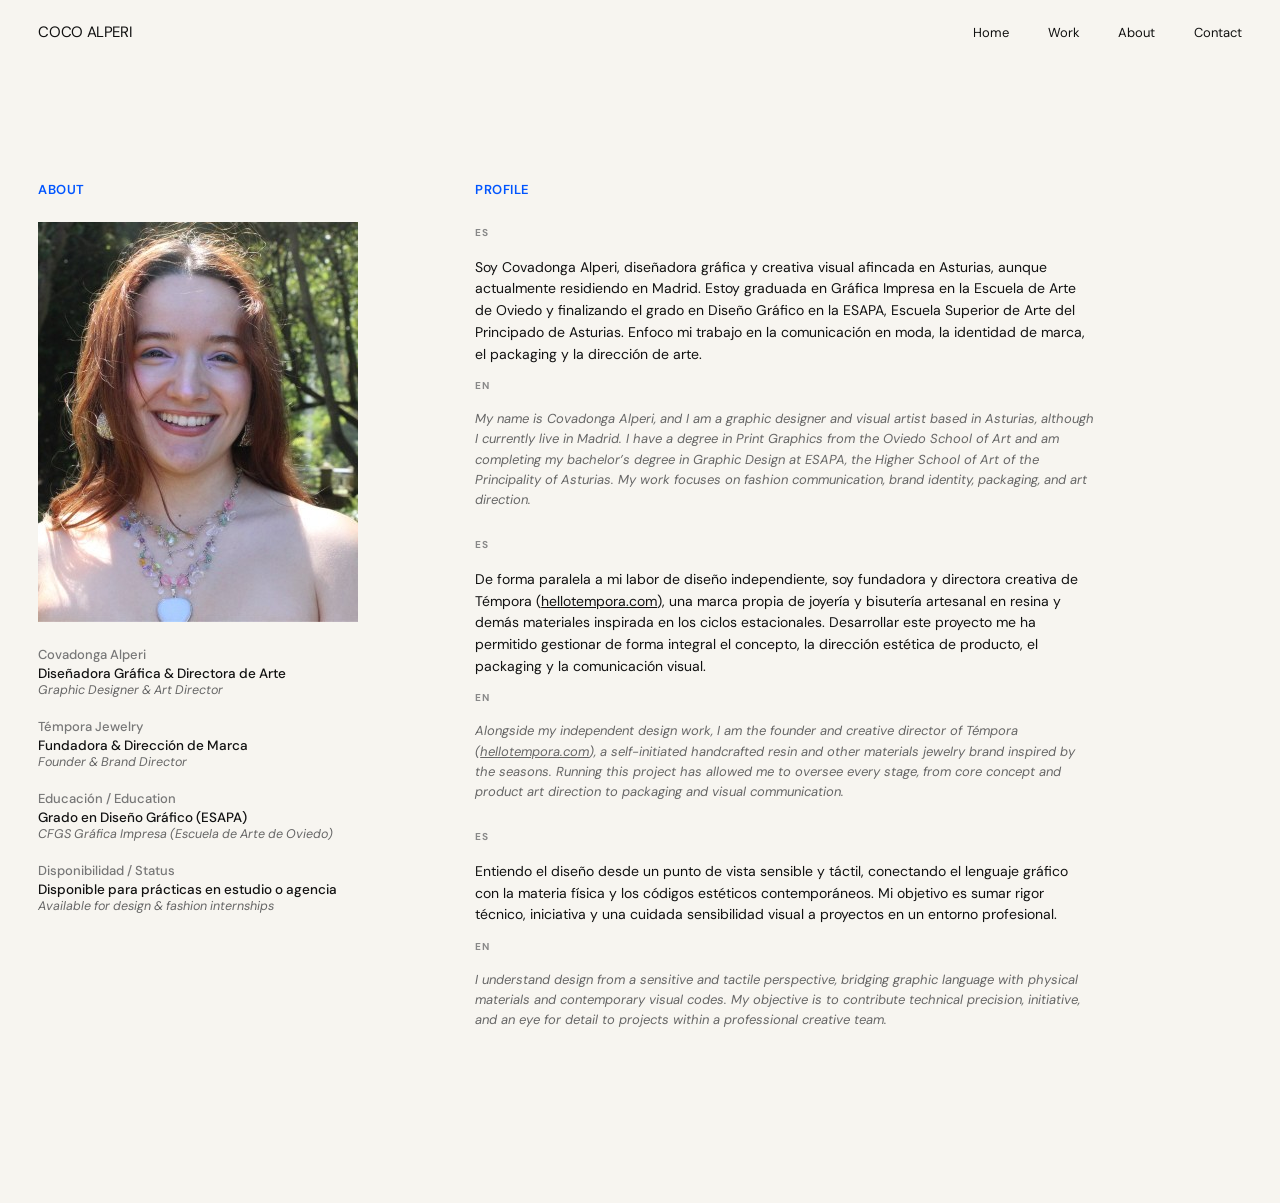
==== commit c9095c4f: "Update about.html" ====
--- a/about.html
+++ b/about.html
@@ -96,3 +96,158 @@
     }
 
     .profile-photo img:hover {
+      opacity: 0.9;
+    }
+
+    .member-group {
+      margin-bottom: 20px;
+    }
+    .member-group:last-child {
+      margin-bottom: 0;
+    }
+    .member-name {
+      font-weight: 500;
+      color: #777777;
+      font-size: 13px;
+      display: block;
+      margin-bottom: 2px;
+    }
+    .member-role {
+      font-weight: 500;
+      color: #111111;
+      font-size: 13.5px;
+      display: block;
+    }
+    .member-role-en {
+      font-weight: 400;
+      color: #666666;
+      font-size: 12.5px;
+      font-style: italic;
+      display: block;
+    }
+
+    /* Móvil: permanece intacto en 1 sola columna */
+    @media (max-width: 768px) {
+      .about-page {
+        padding-top: 85px;
+        padding-bottom: 48px;
+      }
+      .section-title {
+        margin-bottom: 16px;
+      }
+      .profile-photo {
+        max-width: 190px;
+        margin-bottom: 20px;
+      }
+      .top-grid {
+        grid-template-columns: 1fr;
+        gap: 36px;
+        margin-bottom: 48px;
+      }
+      .profile-right-col {
+        max-width: 100%;
+      }
+    }
+  </style>
+</head>
+<body>
+
+  <!-- Header -->
+  <header class="site-header">
+    <a class="logo" href="index.html#home" aria-label="COCO ALPERI home">
+      COCO ALPERI
+    </a>
+
+    <nav class="main-nav" aria-label="Main navigation">
+      <a href="index.html#home">Home</a>
+      <a href="index.html#work">Work</a>
+      <a href="about.html" class="active">About</a>
+      <a href="contact.html">Contact</a>
+    </nav>
+  </header>
+
+  <div class="about-page">
+    
+    <main class="top-grid">
+
+      <!-- ======================================================== -->
+      <!-- 1. COLUMNA IZQUIERDA: ABOUT (Foto y datos personales)    -->
+      <!-- ======================================================== -->
+      <section class="about-left-col">
+        <h2 class="section-title">About</h2>
+
+        <div class="profile-photo">
+          <img src="assets/fotoAbout.jpg" alt="Covadonga Alperi">
+        </div>
+
+        <div class="member-group">
+          <span class="member-name">Covadonga Alperi</span>
+          <span class="member-role">Diseñadora Gráfica & Directora de Arte</span>
+          <span class="member-role-en">Graphic Designer & Art Director</span>
+        </div>
+
+        <div class="member-group">
+          <span class="member-name">Témpora Jewelry</span>
+          <span class="member-role">Fundadora & Dirección de Marca</span>
+          <span class="member-role-en">Founder & Brand Director</span>
+        </div>
+
+        <div class="member-group">
+          <span class="member-name">Educación / Education</span>
+          <span class="member-role">Grado en Diseño Gráfico (ESAPA)</span>
+          <span class="member-role-en">CFGS Gráfica Impresa (Escuela de Arte de Oviedo)</span>
+        </div>
+
+        <div class="member-group">
+          <span class="member-name">Disponibilidad / Status</span>
+          <span class="member-role">Disponible para prácticas en estudio o agencia</span>
+          <span class="member-role-en">Available for design & fashion internships</span>
+        </div>
+      </section>
+
+      <!-- ======================================================== -->
+      <!-- 2. COLUMNA DERECHA: PROFILE (Textos explicativos)        -->
+      <!-- ======================================================== -->
+      <section class="profile-right-col">
+        <h2 class="section-title">Profile</h2>
+
+        <div class="about-block">
+          <span class="lang-badge">ES</span>
+          <p class="lang-es">
+            Soy Covadonga Alperi, diseñadora gráfica y creativa visual afincada en Asturias, aunque actualmente residiendo en Madrid. Estoy graduada en Gráfica Impresa en la Escuela de Arte de Oviedo y finalizando el grado en Diseño Gráfico en la ESAPA, Escuela Superior de Arte del Principado de Asturias. Enfoco mi trabajo en la comunicación en moda, la identidad de marca, el packaging y la dirección de arte.
+          </p>
+          <span class="lang-badge">EN</span>
+          <p class="lang-en">
+            My name is Covadonga Alperi, and I am a graphic designer and visual artist based in Asturias, although I currently live in Madrid. I have a degree in Print Graphics from the Oviedo School of Art and am completing my bachelor’s degree in Graphic Design at ESAPA, the Higher School of Art of the Principality of Asturias. My work focuses on fashion communication, brand identity, packaging, and art direction.
+          </p>
+        </div>
+
+        <div class="about-block">
+          <span class="lang-badge">ES</span>
+          <p class="lang-es">
+            De forma paralela a mi labor de diseño independiente, soy fundadora y directora creativa de Témpora (<a href="https://www.hellotempora.com" target="_blank" rel="noopener" style="text-decoration: underline;">hellotempora.com</a>), una marca propia de joyería y bisutería artesanal en resina y demás materiales inspirada en los ciclos estacionales. Desarrollar este proyecto me ha permitido gestionar de forma integral el concepto, la dirección estética de producto, el packaging y la comunicación visual.
+          </p>
+          <span class="lang-badge">EN</span>
+          <p class="lang-en">
+            Alongside my independent design work, I am the founder and creative director of Témpora (<a href="https://www.hellotempora.com" target="_blank" rel="noopener" style="text-decoration: underline;">hellotempora.com</a>), a self-initiated handcrafted resin and other materials jewelry brand inspired by the seasons. Running this project has allowed me to oversee every stage, from core concept and product art direction to packaging and visual communication.
+          </p>
+        </div>
+
+        <div class="about-block">
+          <span class="lang-badge">ES</span>
+          <p class="lang-es">
+            Entiendo el diseño desde un punto de vista sensible y táctil, conectando el lenguaje gráfico con la materia física y los códigos estéticos contemporáneos. Mi objetivo es sumar rigor técnico, iniciativa y una cuidada sensibilidad visual a proyectos en un entorno profesional.
+          </p>
+          <span class="lang-badge">EN</span>
+          <p class="lang-en">
+            I understand design from a sensitive and tactile perspective, bridging graphic language with physical materials and contemporary visual codes. My objective is to contribute technical precision, initiative, and an eye for detail to projects within a professional creative team.
+          </p>
+        </div>
+      </section>
+
+    </main>
+
+  </div>
+
+</body>
+</html>
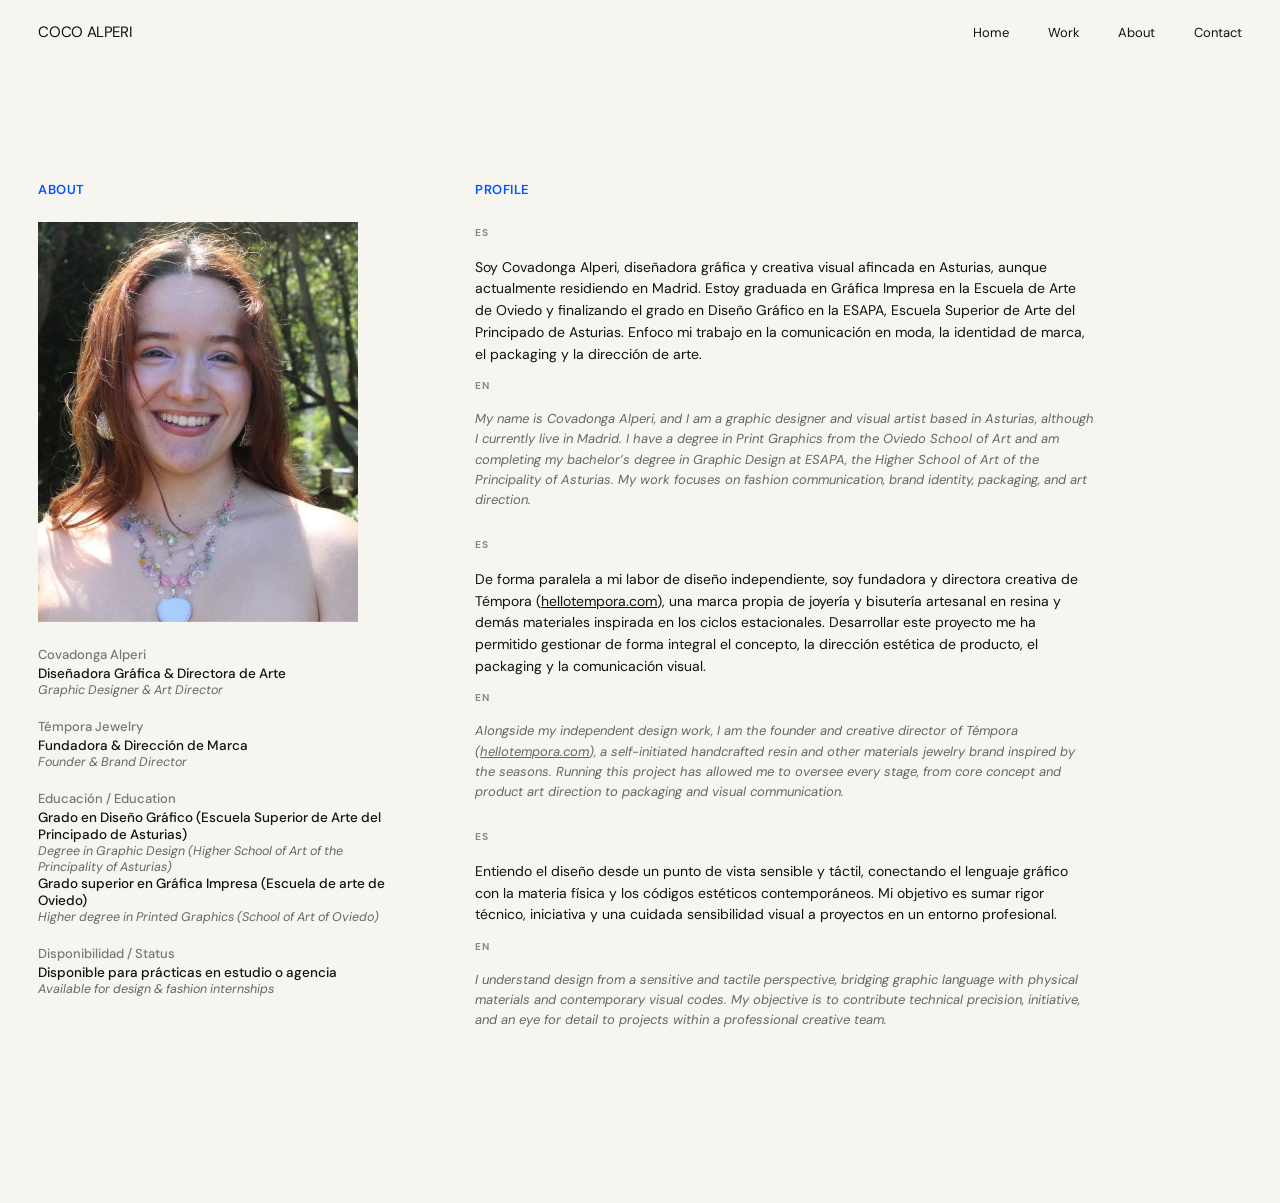
==== commit 25be8bef: "Update about.html" ====
--- a/about.html
+++ b/about.html
@@ -194,8 +194,10 @@
 
         <div class="member-group">
           <span class="member-name">Educación / Education</span>
-          <span class="member-role">Grado en Diseño Gráfico (ESAPA)</span>
-          <span class="member-role-en">CFGS Gráfica Impresa (Escuela de Arte de Oviedo)</span>
+          <span class="member-role">Grado en Diseño Gráfico (Escuela Superior de Arte del Principado de Asturias)</span>
+          <span class="member-role-en">Degree in Graphic Design (Higher School of Art of the Principality of Asturias)</span>
+           <span class="member-role">Grado superior en Gráfica Impresa (Escuela de arte de Oviedo)</span>
+          <span class="member-role-en">Higher degree in Printed Graphics (School of Art of Oviedo)</span>
         </div>
 
         <div class="member-group">
--- a/style.css
+++ b/style.css
@@ -176,22 +176,23 @@
 }
 
 /* =========================================================
-   MOBILE VIDEO
+   MOBILE VIDEO & HOME SPACING
    ========================================================= */
 
 @media (max-width: 650px) {
   .page-home {
     width: 100%;
-    min-height: 80svh;
-    padding: 0;
-    display: flex;
-    align-items: center;
-    justify-content: center;
+    min-height: auto;
+    height: auto;
+    padding-top: 75px; /* Espacio para no quedar tapado por el header */
+    padding-bottom: 0;
+    display: block;
   }
 
   .hero-video {
     width: 100%;
-    height: 80svh;
+    height: auto;
+    aspect-ratio: 16 / 9; /* Proporción panorámica exacta en móvil */
     overflow: hidden;
   }
 
@@ -201,6 +202,12 @@
     display: block;
     object-fit: cover;
     object-position: center center;
+  }
+
+  /* Distancia limpia y proporcionada con Work en móvil */
+  .page-work {
+    padding-top: 40px !important;
+    min-height: auto;
   }
 }
 
@@ -610,3 +617,12 @@
     display: block;
   }
 }
+
+  .project-hero-image img,
+  .project-image-large img,
+  .project-content video {
+    width: 100%;
+    height: auto;
+    display: block;
+  }
+}
